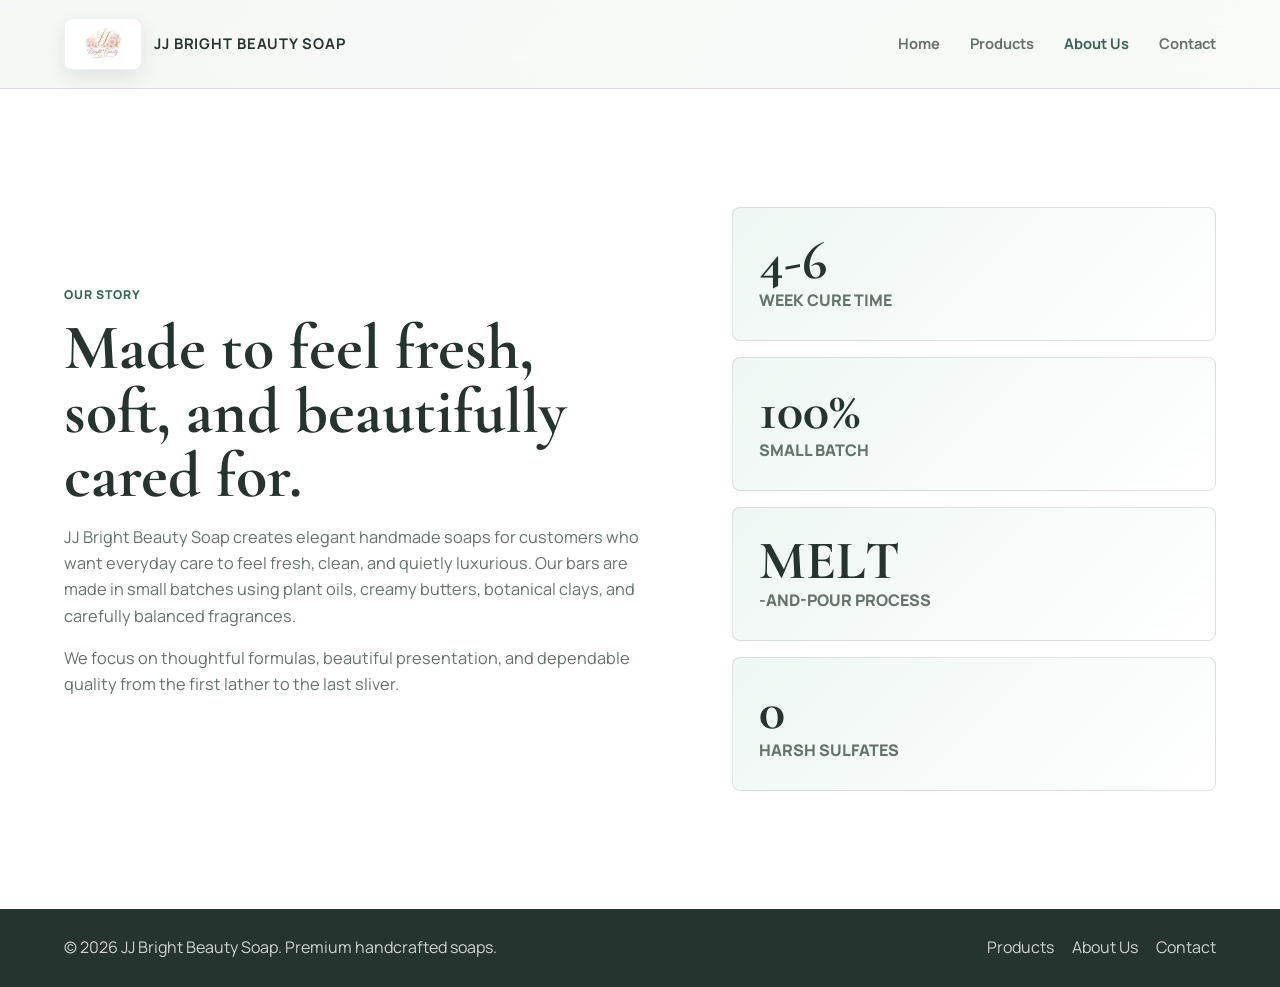
==== about.html @ d292c2a2 "Revert "ok" This reverts commit e573cab9b5c6503796a67aaa24972ba2891c2574." ====
<!DOCTYPE html>
<html lang="en">
<head>
  <meta charset="UTF-8">
  <meta name="viewport" content="width=device-width, initial-scale=1.0">
  <meta name="description" content="Learn about JJ Bright Beauty Soap and our small-batch handcrafted soap process.">
  <title>About Us | JJ Bright Beauty Soap</title>
  <link rel="preconnect" href="https://fonts.googleapis.com">
  <link rel="preconnect" href="https://fonts.gstatic.com" crossorigin>
  <link href="https://fonts.googleapis.com/css2?family=Cormorant+Garamond:wght@600;700&family=Manrope:wght@400;500;600;700&display=swap" rel="stylesheet">
  <link rel="stylesheet" href="styles.css">
</head>
<body>
  <header class="page-header">
    <nav class="navbar" aria-label="Primary navigation">
      <a class="brand" href="index.html" aria-label="JJ Bright Beauty Soap home">
        <img class="brand-logo" src="assets/logo.jpg" alt="JJ Bright Beauty Soap logo">
        <span>JJ BRIGHT BEAUTY SOAP</span>
      </a>
      <button class="nav-toggle" type="button" aria-label="Open navigation menu" aria-expanded="false">
        <span></span>
        <span></span>
        <span></span>
      </button>
      <div class="nav-links" data-nav-links>
        <a href="index.html">Home</a>
        <a href="products.html">Products</a>
        <a class="active" href="about.html">About Us</a>
        <a href="contact.html">Contact</a>
      </div>
    </nav>
  </header>

  <main>
    <section class="about section-pad">
      <div class="about-text">
        <p class="eyebrow">Our story</p>
        <h2>Made to feel fresh, soft, and beautifully cared for.</h2>
        <p>JJ Bright Beauty Soap creates elegant handmade soaps for customers who want everyday care to feel fresh, clean, and quietly luxurious. Our bars are made in small batches using plant oils, creamy butters, botanical clays, and carefully balanced fragrances.</p>
        <p>We focus on thoughtful formulas, beautiful presentation, and dependable quality from the first lather to the last sliver.</p>
      </div>
      <div class="about-stats" aria-label="Brand highlights">
        <div>
          <strong>4-6</strong>
          <span>week cure time</span>
        </div>
        <div>
          <strong>100%</strong>
          <span>small batch</span>
        </div>
        <div>
          <strong>MELT</strong>
          <span>-AND-POUR PROCESS</span>
        </div>
        <div>
          <strong>0</strong>
          <span>harsh sulfates</span>
        </div>
      </div>
    </section>
  </main>

  <footer class="site-footer">
    <p>&copy; 2026 JJ Bright Beauty Soap. Premium handcrafted soaps.</p>
    <div>
      <a href="products.html">Products</a>
      <a href="about.html">About Us</a>
      <a href="contact.html">Contact</a>
    </div>
  </footer>

  <script src="script.js"></script>
</body>
</html>
---- styles.css ----
:root {
  --ink: #26342f;
  --muted: #66736c;
  --mist: #eef7f3;
  --foam: #f8fbf8;
  --petal: #e8bfc7;
  --sage: #8fb9a8;
  --sage-dark: #326657;
  --clay: #c9836a;
  --white: #ffffff;
  --line: rgba(38, 52, 47, 0.13);
  --shadow: 0 24px 70px rgba(38, 52, 47, 0.14);
  --radius: 8px;
}

* {
  box-sizing: border-box;
}

html {
  scroll-behavior: smooth;
}

body {
  margin: 0;
  color: var(--ink);
  background:
    linear-gradient(135deg, rgba(143, 185, 168, 0.14), transparent 32%),
    linear-gradient(315deg, rgba(232, 191, 199, 0.18), transparent 36%),
    var(--foam);
  font-family: "Manrope", sans-serif;
  line-height: 1.6;
}

body.nav-open {
  overflow: hidden;
}

img {
  display: block;
  max-width: 100%;
}

a {
  color: inherit;
  text-decoration: none;
}

.site-header {
  background: #fff7f5;
  min-height: auto;
  padding-top: 88px;
  position: relative;
}

.page-header {
  background:
    linear-gradient(135deg, rgba(143, 185, 168, 0.24), rgba(255, 255, 255, 0.72)),
    linear-gradient(315deg, rgba(232, 191, 199, 0.2), transparent 42%),
    var(--foam);
  border-bottom: 1px solid var(--line);
  padding-top: 88px;
}

.page-header-compact {
  background: var(--foam);
  border-bottom: 0;
  padding-top: 88px;
}

.navbar {
  align-items: center;
  background: rgba(248, 251, 248, 0.86);
  backdrop-filter: blur(18px);
  border-bottom: 1px solid var(--line);
  display: flex;
  justify-content: space-between;
  left: 0;
  padding: 18px clamp(20px, 5vw, 72px);
  position: fixed;
  right: 0;
  top: 0;
  z-index: 20;
}

.brand {
  align-items: center;
  display: inline-flex;
  font-family: "Manrope", sans-serif;
  font-size: 0.92rem;
  font-weight: 700;
  gap: 12px;
  letter-spacing: 0.06em;
  text-transform: uppercase;
}

.brand-logo {
  background: var(--white);
  border: 1px solid rgba(38, 52, 47, 0.08);
  border-radius: var(--radius);
  box-shadow: 0 8px 20px rgba(38, 52, 47, 0.1);
  height: 52px;
  object-fit: contain;
  padding: 3px;
  width: 78px;
}

.nav-links {
  align-items: center;
  display: flex;
  gap: 30px;
  font-size: 0.92rem;
  font-weight: 700;
}

.nav-links a {
  color: var(--muted);
  transition: color 180ms ease;
}

.nav-links a:hover {
  color: var(--sage-dark);
}

.nav-links a.active {
  color: var(--sage-dark);
}

.nav-toggle {
  background: transparent;
  border: 0;
  display: none;
  flex-direction: column;
  gap: 5px;
  padding: 8px;
}

.nav-toggle span {
  background: var(--ink);
  border-radius: 999px;
  display: block;
  height: 2px;
  width: 24px;
}

.hero {
  aspect-ratio: 3 / 2;
  background: #fff7f5;
  display: grid;
  height: auto;
  min-height: 0;
  overflow: hidden;
  padding: 24px clamp(20px, 5vw, 72px) clamp(18px, 4vw, 38px);
  place-items: end center;
  position: relative;
  z-index: 0;
}

.hero-media {
  background: url("assets/home-bright-beauty-background.png") center / contain no-repeat;
  inset: 0;
  position: absolute;
  z-index: 0;
}

.hero-content {
  color: var(--white);
  display: flex;
  justify-content: center;
  max-width: 720px;
  padding-bottom: clamp(14px, 4vh, 38px);
  position: relative;
  width: 100%;
  z-index: 1;
}

.eyebrow {
  color: var(--sage-dark);
  font-size: 0.76rem;
  font-weight: 800;
  letter-spacing: 0.08em;
  margin: 0 0 12px;
  text-transform: uppercase;
}

.hero .eyebrow {
  color: #d9f4e9;
}

h1,
h2,
h3 {
  font-family: "Cormorant Garamond", serif;
  line-height: 1;
  margin: 0;
}

h1 {
  font-size: clamp(4.3rem, 12vw, 10rem);
  max-width: 9ch;
}

h2 {
  font-size: clamp(2.3rem, 5vw, 4.4rem);
}

h3 {
  font-size: 1.75rem;
}

.hero-copy {
  font-size: clamp(1.02rem, 2vw, 1.25rem);
  margin: 18px 0 28px;
  max-width: 620px;
}

.page-hero {
  margin: 0 auto;
  max-width: 920px;
  padding: clamp(74px, 10vw, 118px) clamp(20px, 5vw, 72px);
  text-align: center;
}

.page-hero h1 {
  color: var(--ink);
  font-size: clamp(3.4rem, 8vw, 7rem);
  margin: 0 auto;
  max-width: 11ch;
}

.page-hero p:not(.eyebrow) {
  color: var(--muted);
  font-size: 1.08rem;
  margin: 18px auto 0;
  max-width: 680px;
}

.hero-actions {
  display: flex;
  flex-wrap: wrap;
  gap: 14px;
}

.button {
  align-items: center;
  border: 1px solid transparent;
  border-radius: var(--radius);
  cursor: pointer;
  display: inline-flex;
  font-weight: 800;
  justify-content: center;
  min-height: 48px;
  padding: 13px 20px;
  transition: transform 180ms ease, box-shadow 180ms ease, background 180ms ease;
}

.button:hover {
  transform: translateY(-2px);
}

.button.primary {
  background: var(--sage-dark);
  box-shadow: 0 14px 34px rgba(50, 102, 87, 0.24);
  color: var(--white);
}

.button.secondary {
  background: rgba(255, 255, 255, 0.14);
  border-color: rgba(255, 255, 255, 0.52);
  color: var(--white);
}

.hero .button.primary {
  background: #326657;
  box-shadow: 0 14px 34px rgba(50, 102, 87, 0.22);
}

.hero .button.secondary {
  background: rgba(255, 255, 255, 0.82);
  border-color: rgba(201, 131, 106, 0.34);
  color: var(--ink);
}

.section-pad {
  padding: clamp(72px, 10vw, 118px) clamp(20px, 5vw, 72px);
}

.section-heading {
  margin: 0 auto 38px;
  max-width: 760px;
  text-align: center;
}

.section-heading p:last-child {
  color: var(--muted);
  margin: 16px auto 0;
  max-width: 620px;
}

.section-action {
  display: flex;
  justify-content: center;
  margin-top: 30px;
}

.featured {
  background: var(--white);
}

.featured-grid {
  display: grid;
  gap: 22px;
  grid-template-columns: repeat(2, minmax(0, 1fr));
  margin: 0 auto;
  max-width: 1120px;
}

.featured-product {
  align-items: center;
  background: linear-gradient(135deg, var(--mist), var(--white));
  border: 1px solid var(--line);
  border-radius: var(--radius);
  display: grid;
  gap: 22px;
  grid-template-columns: 190px 1fr;
  overflow: hidden;
  padding: 18px;
}

.featured-product > div {
  min-width: 0;
}

.featured-product img {
  aspect-ratio: 1;
  border-radius: var(--radius);
  height: 100%;
  object-fit: cover;
  width: 100%;
}

.featured-product h3 {
  overflow-wrap: anywhere;
}

.product-tag {
  color: var(--clay);
  display: inline-block;
  font-size: 0.75rem;
  font-weight: 800;
  letter-spacing: 0.08em;
  margin-bottom: 8px;
  text-transform: uppercase;
}

.featured-product p {
  color: var(--muted);
  margin: 10px 0 12px;
}

.featured-product strong {
  color: var(--sage-dark);
  font-size: 1.15rem;
}

.products {
  background:
    linear-gradient(180deg, rgba(238, 247, 243, 0.95), rgba(248, 251, 248, 0.98)),
    var(--mist);
}

.products-catalog {
  padding-top: clamp(34px, 5vw, 56px);
}

.catalog-heading {
  align-items: end;
  display: flex;
  gap: 24px;
  justify-content: space-between;
  margin: 0 auto 28px;
  max-width: 1240px;
}

.catalog-heading h1 {
  font-size: clamp(2.7rem, 5vw, 4.8rem);
  max-width: none;
}

.catalog-heading p:not(.eyebrow) {
  color: var(--muted);
  margin: 0;
  max-width: 430px;
  text-align: right;
}

.product-grid {
  display: grid;
  gap: 24px;
  grid-template-columns: repeat(4, minmax(0, 1fr));
  margin: 0 auto;
  max-width: 1240px;
}

.product-card {
  background: var(--white);
  border: 1px solid var(--line);
  border-radius: var(--radius);
  box-shadow: 0 16px 44px rgba(38, 52, 47, 0.08);
  overflow: hidden;
}

.product-card img {
  aspect-ratio: 4 / 3;
  object-fit: cover;
  width: 100%;
}

.product-body {
  padding: 22px;
}

.product-top {
  align-items: start;
  display: flex;
  gap: 12px;
  justify-content: space-between;
  margin-bottom: 14px;
}

.product-top span {
  background: var(--mist);
  border-radius: 999px;
  color: var(--sage-dark);
  flex: 0 0 auto;
  font-size: 0.92rem;
  font-weight: 800;
  padding: 7px 11px;
}

.product-body p {
  color: var(--muted);
  font-size: 0.9rem;
  margin: 0 0 10px;
}

.about {
  align-items: center;
  background: var(--white);
  display: grid;
  gap: clamp(36px, 6vw, 80px);
  grid-template-columns: 1.1fr 0.9fr;
}

.about-text {
  max-width: 710px;
}

.about-text p:not(.eyebrow) {
  color: var(--muted);
  font-size: 1.02rem;
}

.about-stats {
  display: grid;
  gap: 16px;
}

.about-stats div {
  background: linear-gradient(135deg, var(--mist), var(--white));
  border: 1px solid var(--line);
  border-radius: var(--radius);
  padding: 26px;
}

.about-stats strong {
  display: block;
  font-family: "Cormorant Garamond", serif;
  font-size: 3.4rem;
  line-height: 1;
}

.about-stats span {
  color: var(--muted);
  font-weight: 800;
  text-transform: uppercase;
}

.testimonials {
  background: #f4f8f5;
}

.testimonial-grid {
  display: grid;
  gap: 20px;
  grid-template-columns: repeat(3, minmax(0, 1fr));
  margin: 0 auto;
  max-width: 1120px;
}

blockquote {
  background: var(--white);
  border: 1px solid var(--line);
  border-radius: var(--radius);
  margin: 0;
  padding: 28px;
}

blockquote p {
  color: var(--muted);
  margin: 0 0 18px;
}

cite {
  color: var(--ink);
  font-style: normal;
  font-weight: 800;
}

.cta {
  align-items: center;
  background:
    linear-gradient(90deg, rgba(38, 52, 47, 0.88), rgba(50, 102, 87, 0.78)),
    url("https://images.unsplash.com/photo-1610705267928-1b9f2fa7f1c5?auto=format&fit=crop&w=1600&q=85") center / cover;
  color: var(--white);
  display: grid;
  gap: clamp(28px, 5vw, 70px);
  grid-template-columns: 0.95fr 1.05fr;
  padding: clamp(72px, 10vw, 118px) clamp(20px, 5vw, 72px);
}

.cta .eyebrow {
  color: #d9f4e9;
}

.cta p:not(.eyebrow) {
  color: rgba(255, 255, 255, 0.82);
  max-width: 580px;
}

.cta-actions {
  align-items: center;
  display: flex;
  flex-wrap: wrap;
  gap: 14px;
  justify-content: flex-end;
}

.contact-page {
  min-height: calc(100vh - 330px);
}

.contact-form {
  background: rgba(255, 255, 255, 0.94);
  border: 1px solid rgba(255, 255, 255, 0.32);
  border-radius: var(--radius);
  box-shadow: var(--shadow);
  color: var(--ink);
  display: grid;
  gap: 14px;
  padding: clamp(20px, 4vw, 34px);
}

.contact-form label {
  color: var(--muted);
  display: grid;
  font-size: 0.86rem;
  font-weight: 800;
  gap: 7px;
}

.contact-form input,
.contact-form textarea {
  background: var(--foam);
  border: 1px solid var(--line);
  border-radius: var(--radius);
  color: var(--ink);
  font: inherit;
  padding: 13px 14px;
  resize: vertical;
  width: 100%;
}

.contact-form input:focus,
.contact-form textarea:focus {
  border-color: var(--sage);
  box-shadow: 0 0 0 4px rgba(143, 185, 168, 0.22);
  outline: 0;
}

.contact-page-body {
  display: flex;
  flex-direction: column;
  min-height: 100vh;
}

.contact-page-body main {
  display: flex;
  flex: 1;
}

.contact-only {
  align-items: center;
  background:
    radial-gradient(circle at 50% 35%, rgba(255, 226, 232, 0.95), transparent 34%),
    linear-gradient(135deg, #fff8f8, #f4fbf7 55%, #fff2f0);
  display: flex;
  flex: 1;
  justify-content: center;
  min-height: 0;
  padding: clamp(90px, 12vw, 150px) clamp(20px, 5vw, 72px);
  text-align: center;
}

.contact-details {
  display: grid;
  gap: 22px;
  justify-items: center;
  max-width: 1100px;
  perspective: 900px;
}

.contact-item,
.contact-details a {
  max-width: 100%;
  overflow-wrap: anywhere;
}

.contact-item {
  margin: 0;
}

.glow-motion {
  animation: contactGlow 2.4s ease-in-out infinite, float5d 3.6s ease-in-out infinite;
  color: var(--sage-dark);
  filter: drop-shadow(0 0 18px rgba(201, 131, 106, 0.42));
  font-family: "Manrope", sans-serif;
  font-size: clamp(1.65rem, 4.6vw, 4.2rem);
  font-weight: 900;
  line-height: 1.08;
  max-width: 1100px;
  text-shadow:
    0 1px 0 #f8d7c9,
    0 2px 0 #e9b9aa,
    0 3px 0 #c9836a,
    0 12px 18px rgba(38, 52, 47, 0.22),
    0 0 10px rgba(255, 255, 255, 0.95),
    0 0 22px rgba(201, 131, 106, 0.42),
    0 0 42px rgba(50, 102, 87, 0.24);
  transform-style: preserve-3d;
}

.contact-details a {
  background: rgba(255, 255, 255, 0.72);
  border: 1px solid rgba(201, 131, 106, 0.28);
  border-radius: var(--radius);
  box-shadow: 0 16px 40px rgba(38, 52, 47, 0.1);
  color: #326657;
  font-size: clamp(1rem, 2.4vw, 1.55rem);
  font-weight: 800;
  max-width: 100%;
  overflow-wrap: anywhere;
  padding: 14px 18px;
  transition: transform 180ms ease, box-shadow 180ms ease;
}

.contact-details .ebay-link {
  background: rgba(255, 255, 255, 0.82);
  color: #326657;
  font-size: clamp(1.5rem, 4vw, 3.6rem);
  padding: 18px 24px;
}

.contact-details .facebook-link {
  font-size: clamp(0.95rem, 2vw, 1.35rem);
}

.contact-details a:not(.glow-motion):hover {
  box-shadow: 0 18px 46px rgba(201, 131, 106, 0.24);
  transform: translateY(-2px);
}

@keyframes contactGlow {
  0%,
  100% {
    filter: drop-shadow(0 0 14px rgba(201, 131, 106, 0.34));
    text-shadow:
      0 1px 0 #f8d7c9,
      0 2px 0 #e9b9aa,
      0 3px 0 #c9836a,
      0 12px 18px rgba(38, 52, 47, 0.22),
      0 0 10px rgba(255, 255, 255, 0.95),
      0 0 22px rgba(201, 131, 106, 0.42),
      0 0 42px rgba(50, 102, 87, 0.24);
  }

  50% {
    filter: drop-shadow(0 0 28px rgba(50, 102, 87, 0.42));
    text-shadow:
      0 1px 0 #fff1df,
      0 3px 0 #e8bfc7,
      0 5px 0 #c9836a,
      0 18px 28px rgba(38, 52, 47, 0.26),
      0 0 14px rgba(255, 255, 255, 1),
      0 0 32px rgba(255, 199, 211, 0.68),
      0 0 56px rgba(201, 131, 106, 0.52);
  }
}

@keyframes float5d {
  0%,
  100% {
    transform: translate3d(0, 0, 0) rotateX(0deg) rotateY(-2deg);
  }

  50% {
    transform: translate3d(0, -9px, 28px) rotateX(4deg) rotateY(4deg);
  }
}

.site-footer {
  align-items: center;
  background: var(--ink);
  color: rgba(255, 255, 255, 0.78);
  display: flex;
  gap: 20px;
  justify-content: space-between;
  padding: 26px clamp(20px, 5vw, 72px);
}

.site-footer p {
  margin: 0;
}

.site-footer div {
  display: flex;
  gap: 18px;
}

@media (max-width: 1100px) {
  .product-grid {
    grid-template-columns: repeat(2, minmax(0, 1fr));
  }
}

@media (max-width: 820px) {
  .nav-toggle {
    display: flex;
  }

  .nav-links {
    align-items: stretch;
    background: rgba(248, 251, 248, 0.98);
    border-bottom: 1px solid var(--line);
    display: none;
    flex-direction: column;
    gap: 0;
    left: 0;
    padding: 14px 20px 24px;
    position: absolute;
    right: 0;
    top: 71px;
  }

  .nav-links.is-open {
    display: flex;
  }

  .nav-links a {
    border-bottom: 1px solid var(--line);
    padding: 16px 0;
  }

  .hero {
    height: auto;
    aspect-ratio: 3 / 2;
    padding: 18px 22px 24px;
  }

  .hero-media {
    background-image: url("assets/home-bright-beauty-background.png");
    background-size: contain;
    background-position: center;
  }

  .featured-grid,
  .catalog-heading,
  .about,
  .testimonial-grid,
  .cta {
    grid-template-columns: 1fr;
  }

  .catalog-heading {
    align-items: start;
    flex-direction: column;
  }

  .catalog-heading p:not(.eyebrow) {
    text-align: left;
  }

  .featured-product {
    grid-template-columns: 150px 1fr;
  }
}

@media (max-width: 620px) {
  .navbar {
    padding: 16px 18px;
  }

  .brand {
    font-size: 0.76rem;
    gap: 9px;
    max-width: 230px;
  }

  .brand-logo {
    height: 42px;
    width: 62px;
  }

  .hero {
    padding-inline: 18px;
  }

  h1 {
    font-size: clamp(4rem, 19vw, 6.4rem);
  }

  h2 {
    font-size: 2.45rem;
  }

  .hero-actions,
  .cta-actions,
  .site-footer,
  .site-footer div {
    align-items: stretch;
    flex-direction: column;
  }

  .button {
    width: 100%;
  }

  .hero-content {
    padding-bottom: 12px;
  }

  .featured-product,
  .product-grid {
    grid-template-columns: 1fr;
  }

  .featured-product {
    align-items: stretch;
    gap: 16px;
  }

  .featured-product img {
    aspect-ratio: 4 / 3;
    height: auto;
    width: 100%;
  }

  .featured-product h3 {
    font-size: 1.55rem;
    line-height: 1.08;
  }

  .product-body {
    padding: 20px;
  }

  .product-top {
    align-items: start;
    flex-direction: column;
  }
}
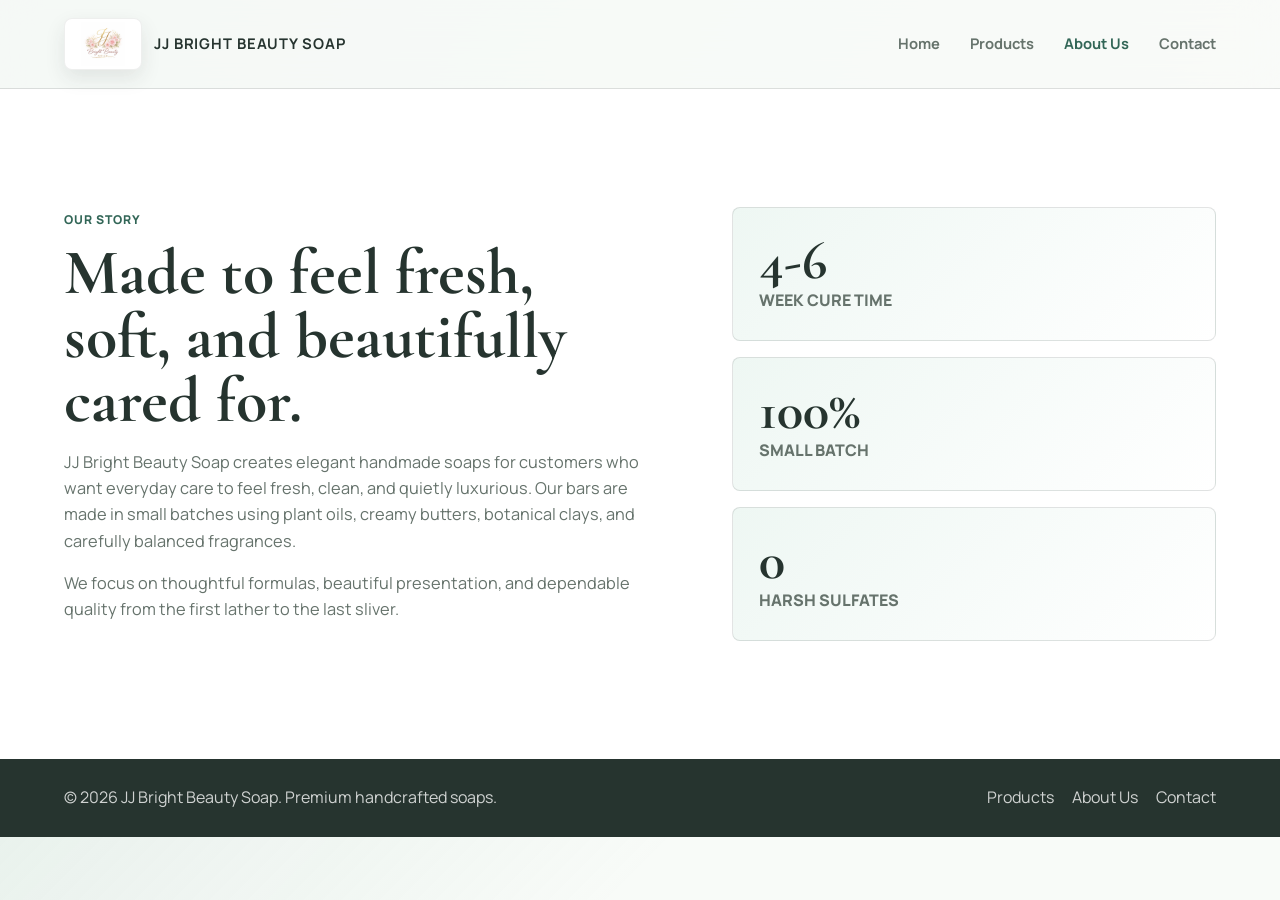
==== commit 0fff9077: "Revert "OKIE" This reverts commit 1ccc9eb81904c78c56689cf36af6a6778bee4aae." ====
--- a/about.html
+++ b/about.html
@@ -49,10 +49,6 @@
           <span>small batch</span>
         </div>
         <div>
-          <strong>MELT</strong>
-          <span>-AND-POUR PROCESS</span>
-        </div>
-        <div>
           <strong>0</strong>
           <span>harsh sulfates</span>
         </div>
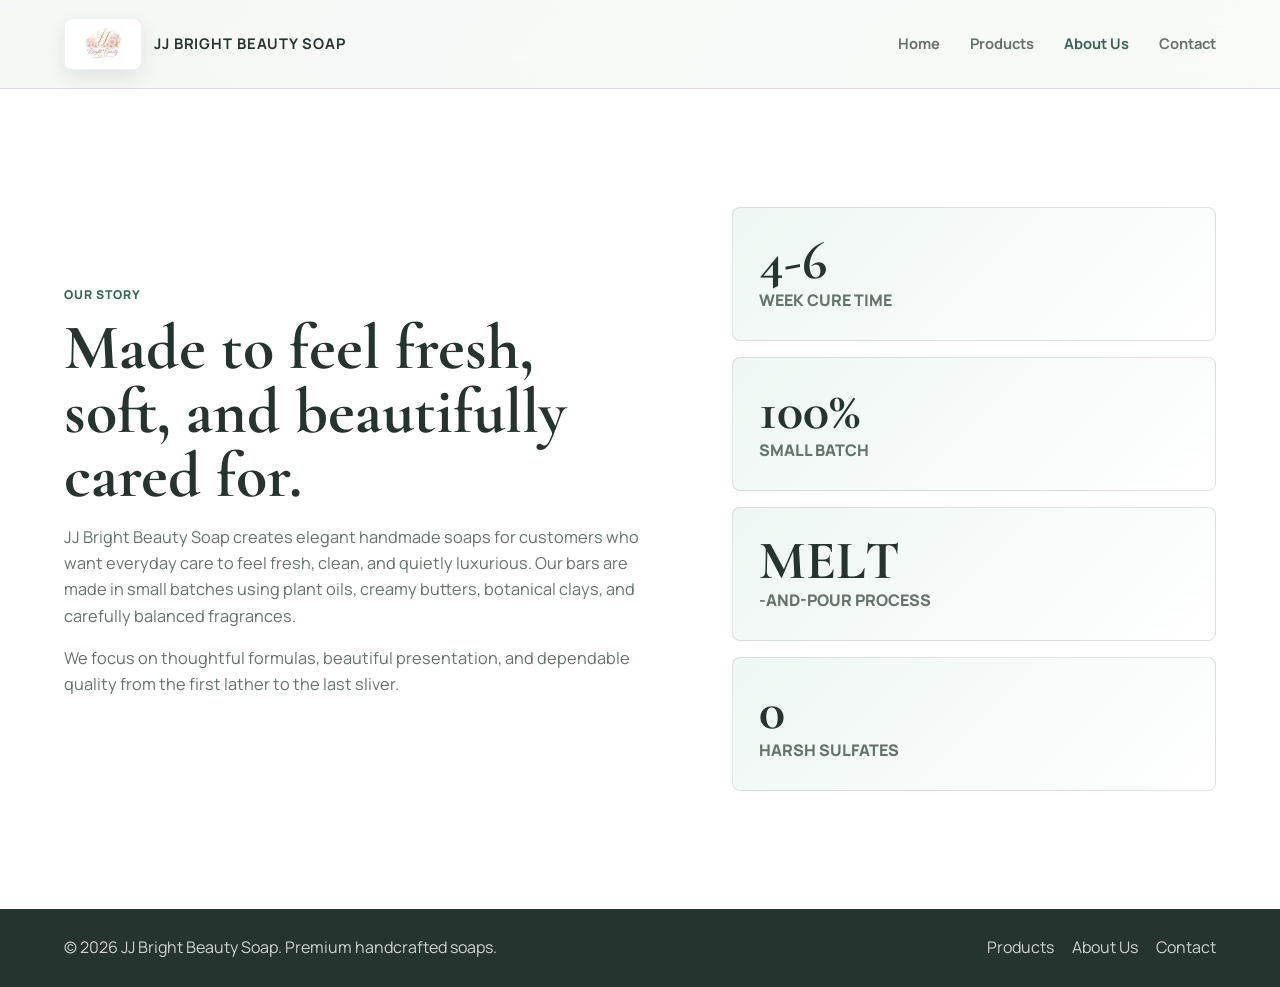
==== commit 1d4efeeb: "Revert "ok" This reverts commit e573cab9b5c6503796a67aaa24972ba2891c2574." ====
--- a/about.html
+++ b/about.html
@@ -49,6 +49,10 @@
           <span>small batch</span>
         </div>
         <div>
+          <strong>MELT</strong>
+          <span>-AND-POUR PROCESS</span>
+        </div>
+        <div>
           <strong>0</strong>
           <span>harsh sulfates</span>
         </div>
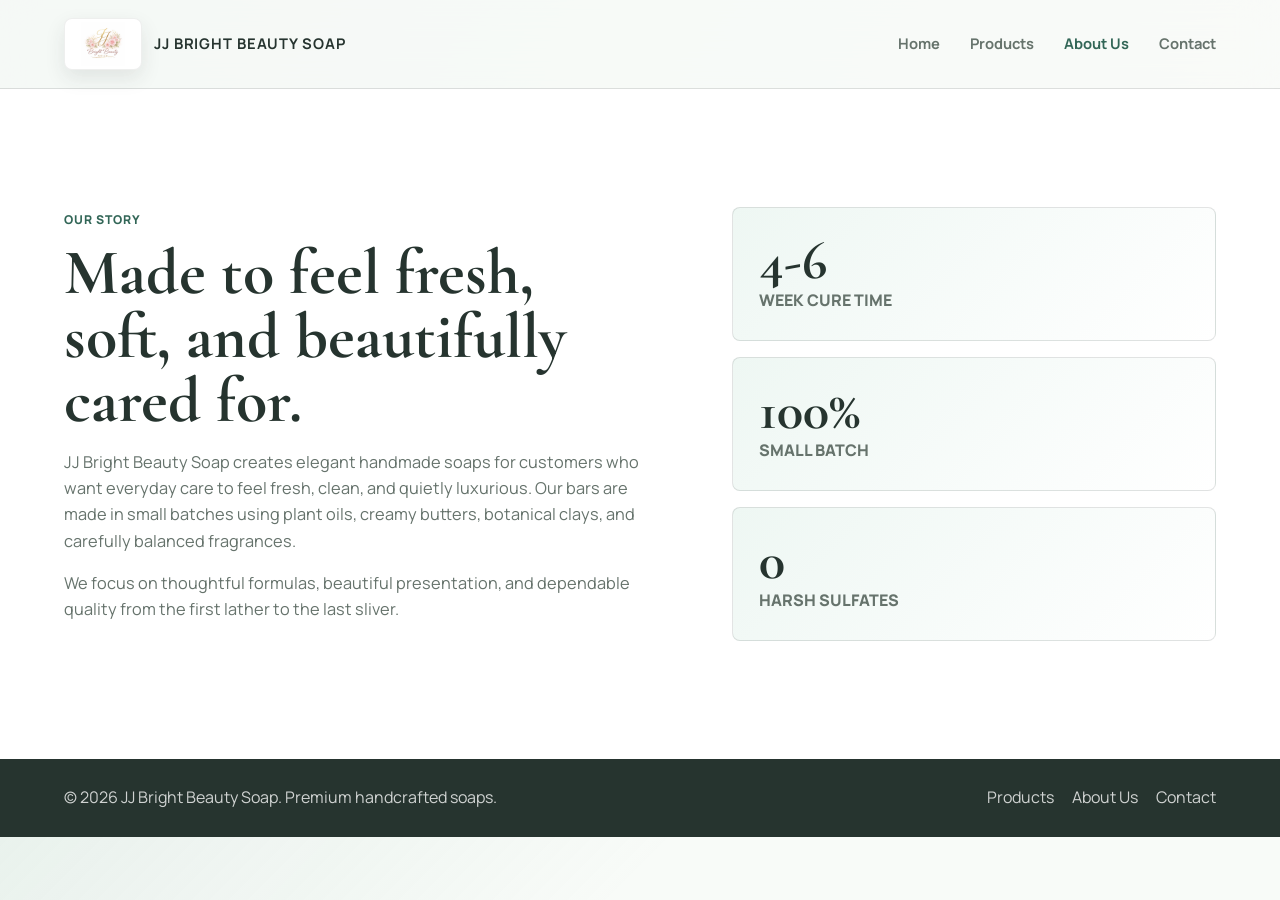
==== commit 42b0c3a1: "Revert "OKIE" This reverts commit 1ccc9eb81904c78c56689cf36af6a6778bee4aae." ====
--- a/about.html
+++ b/about.html
@@ -49,10 +49,6 @@
           <span>small batch</span>
         </div>
         <div>
-          <strong>MELT</strong>
-          <span>-AND-POUR PROCESS</span>
-        </div>
-        <div>
           <strong>0</strong>
           <span>harsh sulfates</span>
         </div>
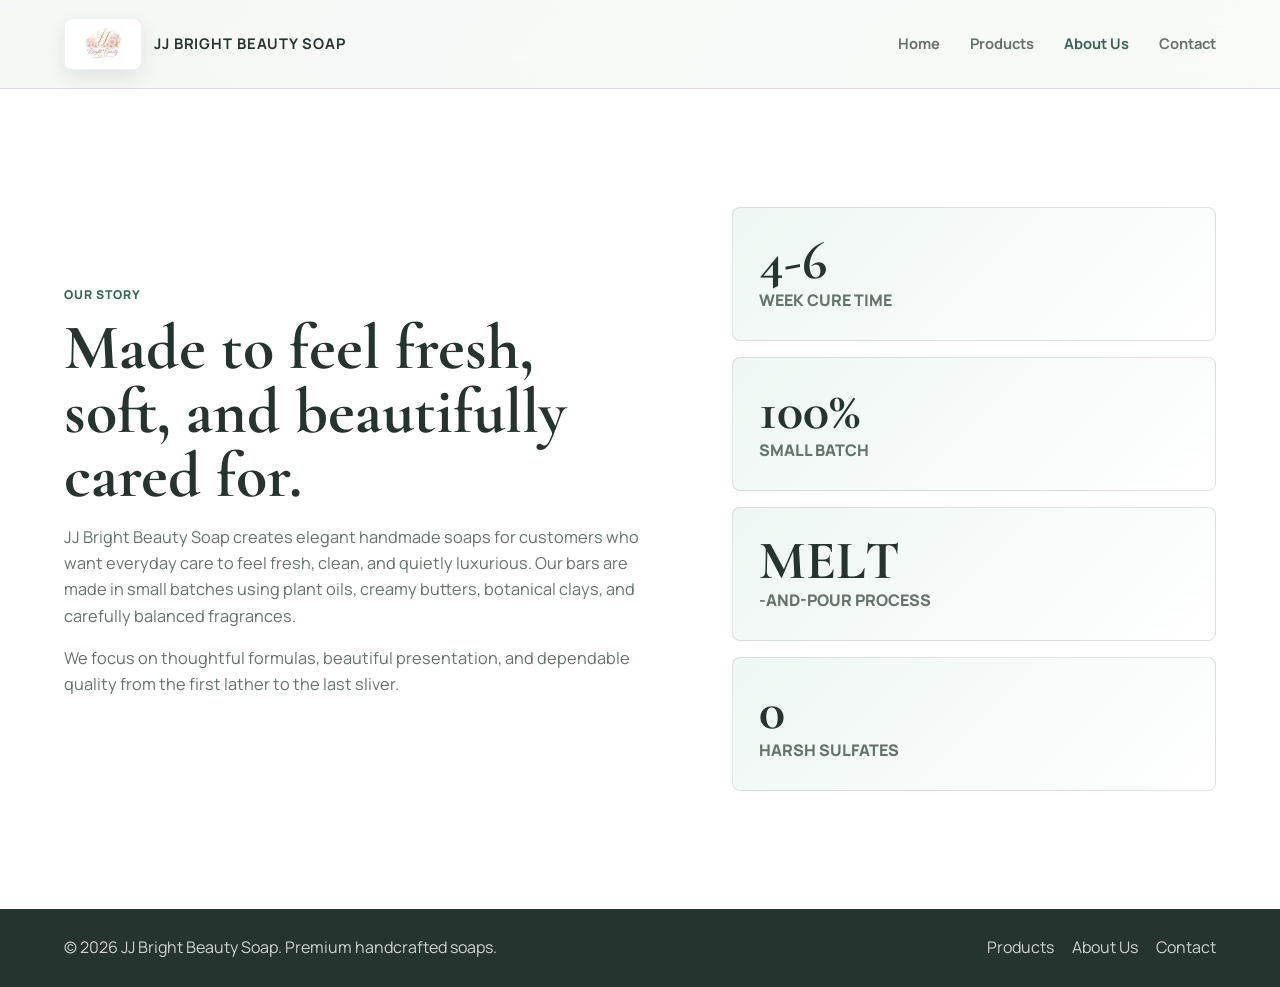
==== commit ce0ed24c: "Reapply "OKIE" This reverts commit 42b0c3a172dcf35e9216609fb4f9aae60216a262." ====
--- a/about.html
+++ b/about.html
@@ -49,6 +49,10 @@
           <span>small batch</span>
         </div>
         <div>
+          <strong>MELT</strong>
+          <span>-AND-POUR PROCESS</span>
+        </div>
+        <div>
           <strong>0</strong>
           <span>harsh sulfates</span>
         </div>
--- a/styles.css
+++ b/styles.css
@@ -168,7 +168,7 @@
   display: flex;
   justify-content: center;
   max-width: 720px;
-  padding-bottom: clamp(14px, 4vh, 38px);
+  padding-bottom: clamp(4px, 1.4vw, 16px);
   position: relative;
   width: 100%;
   z-index: 1;
@@ -239,6 +239,7 @@
   display: flex;
   flex-wrap: wrap;
   gap: 14px;
+  justify-content: center;
 }
 
 .button {
@@ -774,7 +775,7 @@
   .hero {
     height: auto;
     aspect-ratio: 3 / 2;
-    padding: 18px 22px 24px;
+    padding: 18px 22px 10px;
   }
 
   .hero-media {
@@ -833,7 +834,6 @@
     font-size: 2.45rem;
   }
 
-  .hero-actions,
   .cta-actions,
   .site-footer,
   .site-footer div {
@@ -841,12 +841,28 @@
     flex-direction: column;
   }
 
+  .hero-actions {
+    align-items: center;
+    flex-direction: row;
+    flex-wrap: nowrap;
+    gap: 10px;
+    width: 100%;
+  }
+
   .button {
     width: 100%;
   }
 
   .hero-content {
-    padding-bottom: 12px;
+    padding-bottom: 0;
+  }
+
+  .hero .button {
+    flex: 1 1 0;
+    font-size: clamp(0.82rem, 3.6vw, 1rem);
+    min-height: 42px;
+    padding: 10px 12px;
+    width: auto;
   }
 
   .featured-product,
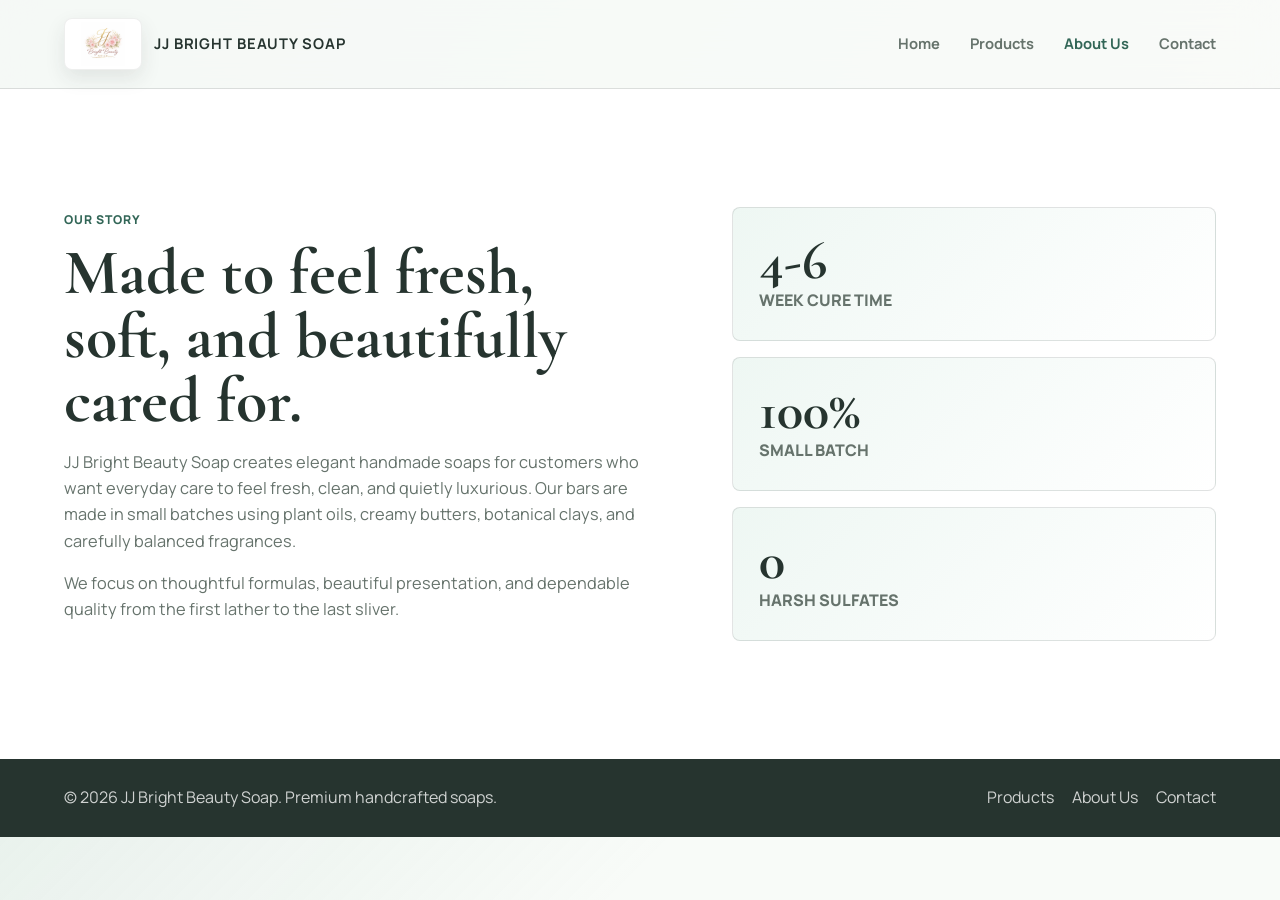
==== commit 6a3acbef: "Reapply "ok" This reverts commit 1d4efeeb7da6aff6015c7b8b89aa8b50f2f5249c." ====
--- a/about.html
+++ b/about.html
@@ -49,10 +49,6 @@
           <span>small batch</span>
         </div>
         <div>
-          <strong>MELT</strong>
-          <span>-AND-POUR PROCESS</span>
-        </div>
-        <div>
           <strong>0</strong>
           <span>harsh sulfates</span>
         </div>
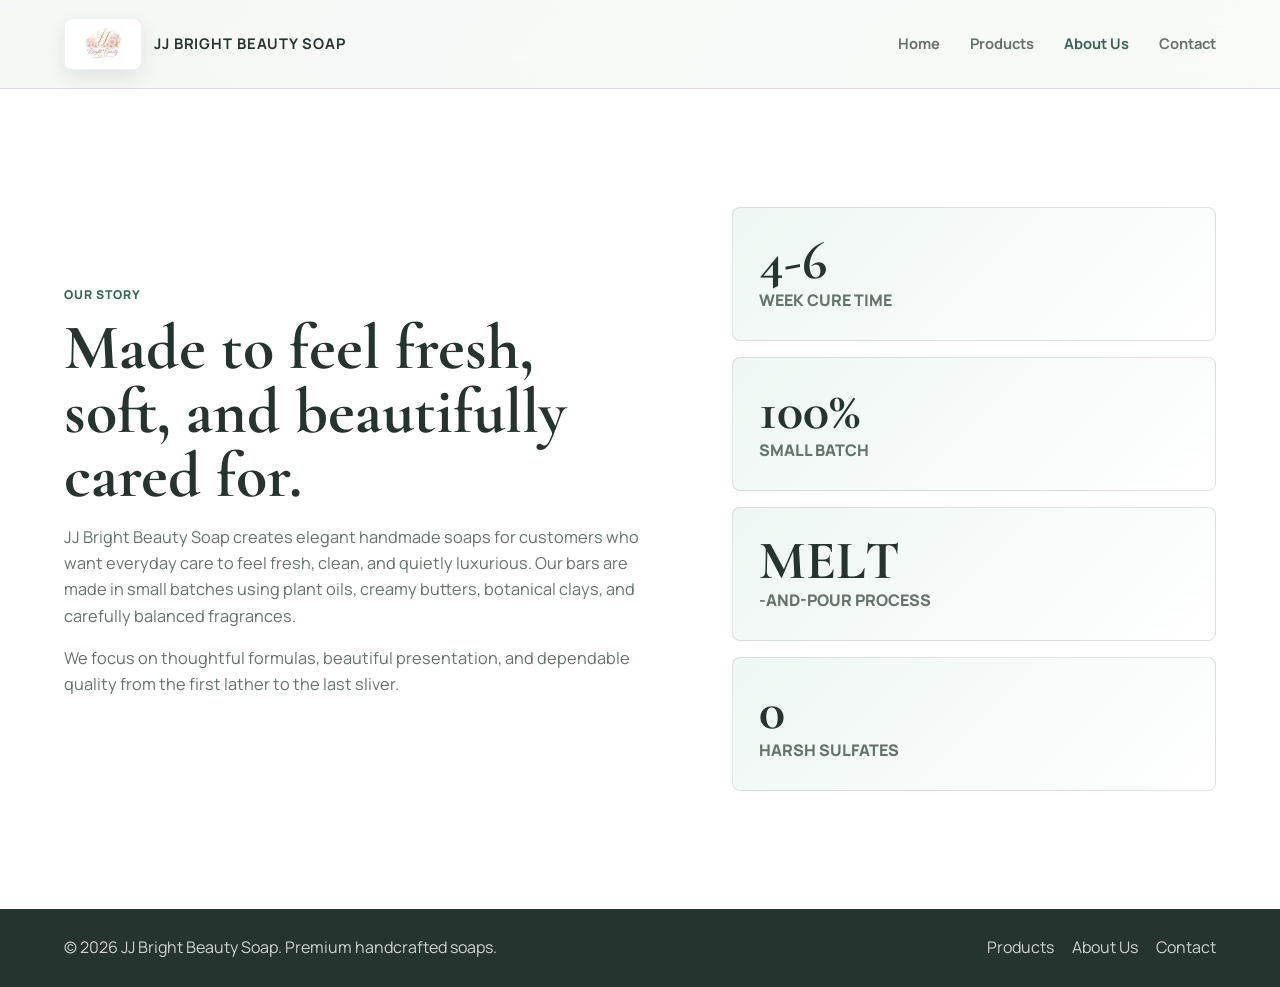
==== commit 22f08452: "Reapply "OKIE" This reverts commit 42b0c3a172dcf35e9216609fb4f9aae60216a262." ====
--- a/about.html
+++ b/about.html
@@ -49,6 +49,10 @@
           <span>small batch</span>
         </div>
         <div>
+          <strong>MELT</strong>
+          <span>-AND-POUR PROCESS</span>
+        </div>
+        <div>
           <strong>0</strong>
           <span>harsh sulfates</span>
         </div>
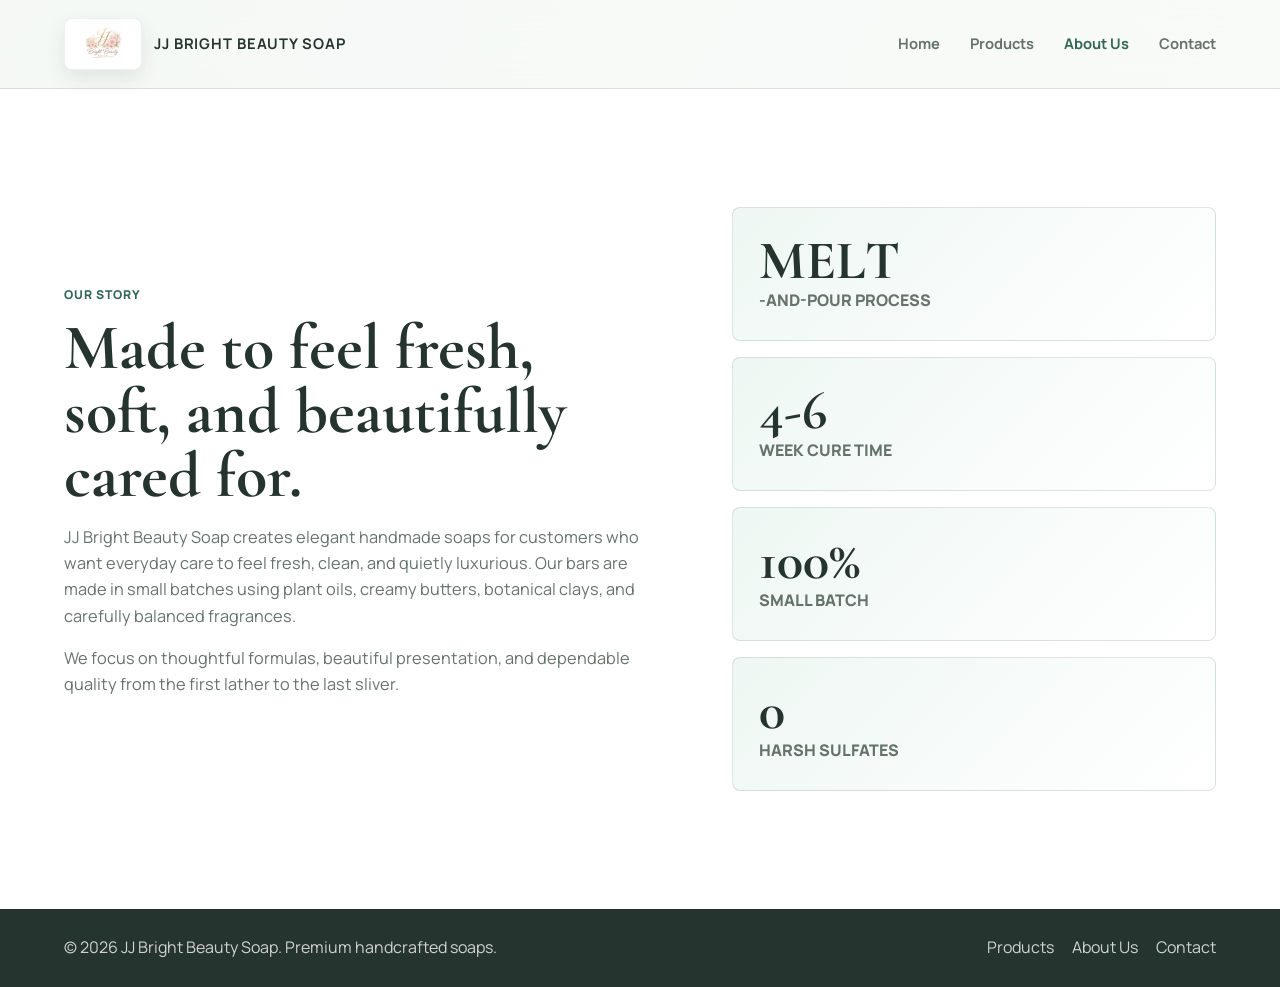
==== commit a087f684: "lord" ====
--- a/about.html
+++ b/about.html
@@ -41,16 +41,16 @@
       </div>
       <div class="about-stats" aria-label="Brand highlights">
         <div>
+          <strong>MELT</strong>
+          <span>-AND-POUR PROCESS</span>
+        </div>
+        <div>
           <strong>4-6</strong>
           <span>week cure time</span>
         </div>
         <div>
           <strong>100%</strong>
           <span>small batch</span>
-        </div>
-        <div>
-          <strong>MELT</strong>
-          <span>-AND-POUR PROCESS</span>
         </div>
         <div>
           <strong>0</strong>
